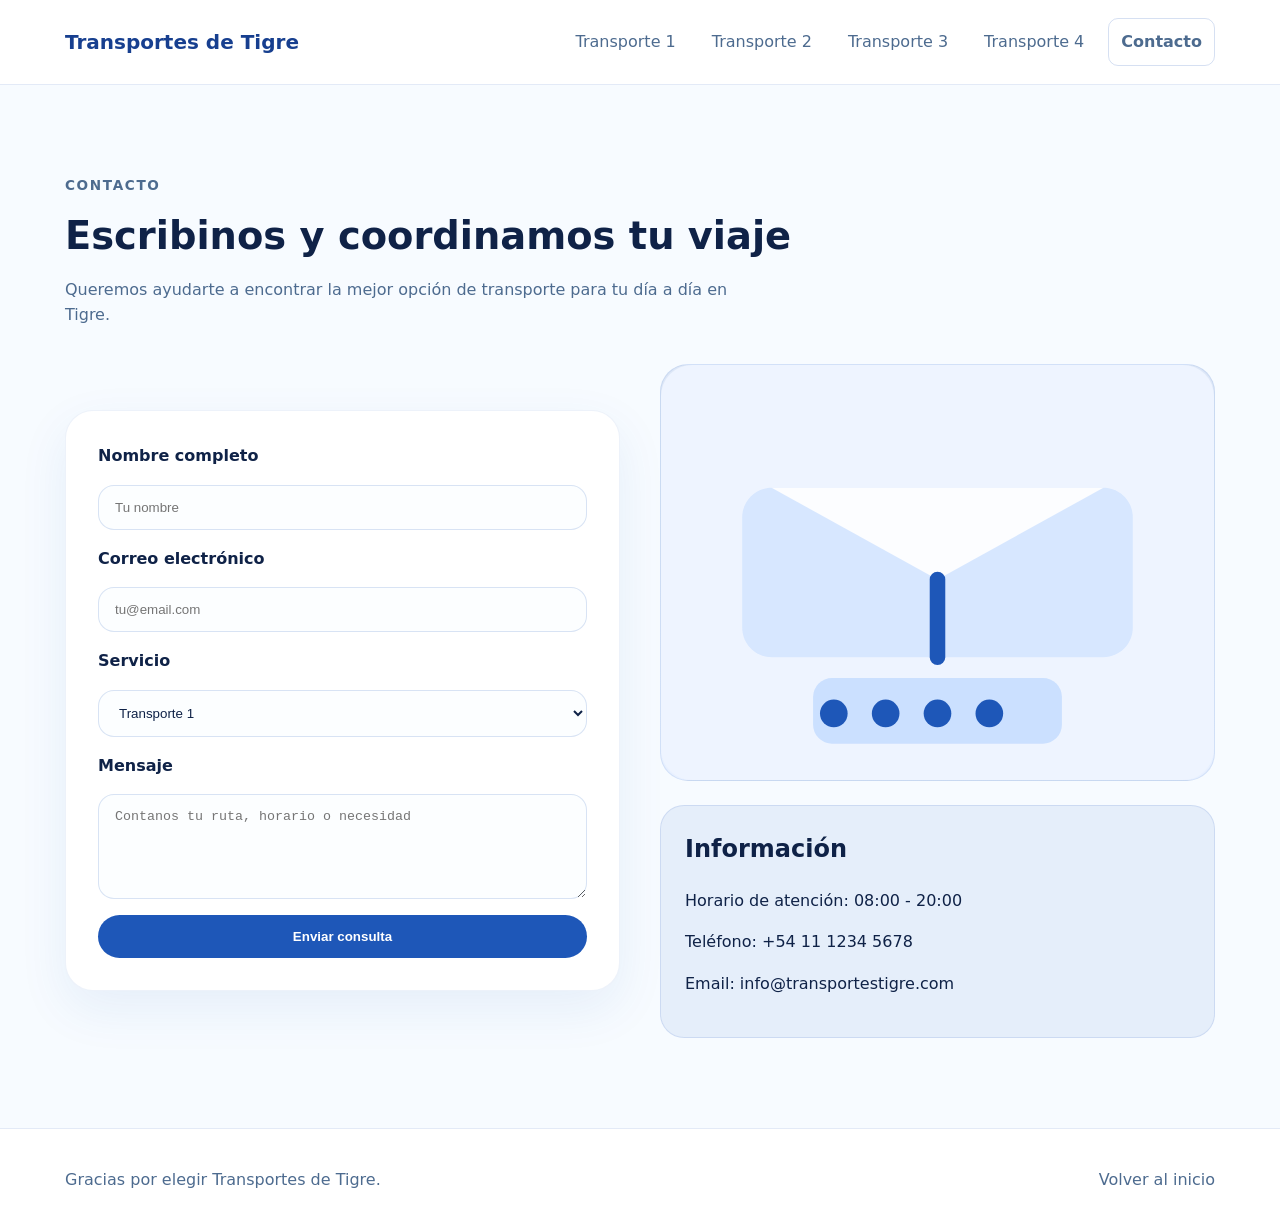
==== Trabajo grupal/contacto.html @ 33323407 "Primera carga Basico, estilos, y 4 paginas de transporte + contacto." ====
<!DOCTYPE html>
<html lang="es">
<head>
  <meta charset="UTF-8">
  <meta name="viewport" content="width=device-width, initial-scale=1.0">
  <title>Contacto | Transportes de Tigre</title>
  <link rel="stylesheet" href="Estilo/styles.css">
</head>
<body>
  <header class="site-header">
    <div class="container header-inner">
      <a class="brand" href="index.html">Transportes de Tigre</a>
      <nav class="site-nav">
        <a href="transporte1.html">Transporte 1</a>
        <a href="transporte2.html">Transporte 2</a>
        <a href="transporte3.html">Transporte 3</a>
        <a href="transporte4.html">Transporte 4</a>
        <a href="contacto.html" class="button button-outline">Contacto</a>
      </nav>
    </div>
  </header>

  <main>
    <section class="page-section">
      <div class="container page-header">
        <p class="eyebrow">Contacto</p>
        <h1>Escribinos y coordinamos tu viaje</h1>
        <p>Queremos ayudarte a encontrar la mejor opción de transporte para tu día a día en Tigre.</p>
      </div>

      <div class="container split-layout">
        <div>
          <form class="contact-form" action="#" method="post">
            <label for="nombre">Nombre completo</label>
            <input type="text" id="nombre" name="nombre" placeholder="Tu nombre" required>

            <label for="email">Correo electrónico</label>
            <input type="email" id="email" name="email" placeholder="tu@email.com" required>

            <label for="servicio">Servicio</label>
            <select id="servicio" name="servicio">
              <option>Transporte 1</option>
              <option>Transporte 2</option>
              <option>Transporte 3</option>
              <option>Transporte 4</option>
              <option>Consulta general</option>
            </select>

            <label for="mensaje">Mensaje</label>
            <textarea id="mensaje" name="mensaje" rows="5" placeholder="Contanos tu ruta, horario o necesidad"></textarea>

            <button type="submit" class="button">Enviar consulta</button>
          </form>
        </div>
        <div>
          <img src="Img/contacto.svg" alt="Contacto Transportes Tigre" class="responsive-image">
          <div class="info-box">
            <h2>Información</h2>
            <p>Horario de atención: 08:00 - 20:00</p>
            <p>Teléfono: +54 11 1234 5678</p>
            <p>Email: info@transportestigre.com</p>
          </div>
        </div>
      </div>
    </section>
  </main>

  <footer class="site-footer">
    <div class="container footer-inner">
      <p>Gracias por elegir Transportes de Tigre.</p>
      <a href="index.html">Volver al inicio</a>
    </div>
  </footer>
</body>
</html>
---- Trabajo grupal/Estilo/styles.css ----
:root {
  --bg: #f7fbff;
  --surface: #ffffff;
  --surface-strong: #e6f0ff;
  --text: #0f2247;
  --text-muted: #4d6b8f;
  --primary: #1e57b8;
  --primary-dark: #173f8f;
  --accent: #74a3ff;
  --border: #d6e4ff;
  --shadow: 0 18px 50px rgba(30, 87, 184, 0.08);
}

* {
  box-sizing: border-box;
}

html {
  scroll-behavior: smooth;
}

body {
  margin: 0;
  font-family: Inter, system-ui, -apple-system, BlinkMacSystemFont, "Segoe UI", sans-serif;
  color: var(--text);
  background: var(--bg);
  line-height: 1.6;
}

img {
  max-width: 100%;
  display: block;
}

a {
  color: inherit;
  text-decoration: none;
}

.container {
  width: min(1150px, calc(100% - 32px));
  margin: 0 auto;
}

.site-header {
  background: rgba(255, 255, 255, 0.94);
  position: sticky;
  top: 0;
  z-index: 20;
  border-bottom: 1px solid rgba(30, 87, 184, 0.12);
  backdrop-filter: blur(12px);
}

.header-inner {
  display: flex;
  align-items: center;
  justify-content: space-between;
  gap: 20px;
  padding: 18px 0;
}

.brand {
  font-size: 1.25rem;
  font-weight: 700;
  color: var(--primary-dark);
}

.site-nav {
  display: flex;
  flex-wrap: wrap;
  gap: 12px;
  align-items: center;
}

.site-nav a {
  color: var(--text-muted);
  padding: 10px 12px;
  border-radius: 10px;
  transition: background 0.3s ease, color 0.3s ease;
}

.site-nav a:hover,
.site-nav a:focus-visible {
  background: var(--surface-strong);
  color: var(--primary-dark);
}

.button,
.button-small {
  display: inline-flex;
  align-items: center;
  justify-content: center;
  border: none;
  border-radius: 999px;
  font-weight: 600;
  cursor: pointer;
  transition: transform 0.2s ease, background 0.2s ease;
}

.button {
  padding: 14px 24px;
  background: var(--primary);
  color: #fff;
}

.button:hover,
.button:focus-visible {
  transform: translateY(-1px);
  background: var(--primary-dark);
}

.button-small {
  padding: 10px 18px;
  background: var(--accent);
  color: var(--text);
}

.button-outline {
  padding: 10px 18px;
  background: transparent;
  border: 1px solid rgba(30, 87, 184, 0.18);
}

.section-hero {
  padding: 70px 0 50px;
}

.hero-content {
  display: grid;
  grid-template-columns: minmax(0, 1.2fr) minmax(300px, 0.8fr);
  gap: 32px;
  align-items: center;
}

.eyebrow {
  margin: 0 0 16px;
  color: var(--primary);
  font-weight: 700;
  text-transform: uppercase;
  letter-spacing: 0.12em;
  font-size: 0.85rem;
}

.hero-content h1,
.page-header h1 {
  margin: 0;
  font-size: clamp(2.2rem, 3vw, 3.5rem);
  line-height: 1.05;
}

.hero-content p,
.page-header p,
.section-text {
  max-width: 680px;
  color: var(--text-muted);
  margin: 20px 0;
}

.hero-actions {
  display: flex;
  flex-wrap: wrap;
  gap: 14px;
  margin-top: 18px;
}

.hero-card {
  display: flex;
  justify-content: center;
}

.hero-card-inner {
  background: var(--surface);
  border-radius: 28px;
  padding: 28px;
  box-shadow: var(--shadow);
  border: 1px solid rgba(30, 87, 184, 0.08);
}

.hero-card-inner h2 {
  margin-top: 0;
}

.hero-card-inner ul {
  padding-left: 1.2rem;
  color: var(--text-muted);
}

.section-features {
  padding: 60px 0 90px;
}

.grid.cards-grid {
  display: grid;
  grid-template-columns: repeat(2, minmax(0, 1fr));
  gap: 20px;
}

.card {
  background: var(--surface);
  border-radius: 24px;
  padding: 26px;
  border: 1px solid rgba(30, 87, 184, 0.08);
  box-shadow: 0 18px 40px rgba(30, 87, 184, 0.06);
}

.card h3 {
  margin-top: 0;
}

.card p {
  color: var(--text-muted);
}

.page-section {
  padding: 70px 0 90px;
}

.page-header {
  margin-bottom: 36px;
}

.split-layout {
  display: grid;
  grid-template-columns: repeat(2, minmax(0, 1fr));
  gap: 40px;
  align-items: center;
}

.reverse-layout {
  direction: rtl;
}

.reverse-layout > * {
  direction: ltr;
}

.responsive-image {
  width: 100%;
  border-radius: 28px;
  background: linear-gradient(180deg, rgba(30,87,184,0.12), rgba(116,163,255,0.12));
  border: 1px solid rgba(30, 87, 184, 0.1);
}

.feature-list {
  list-style: disc;
  padding-left: 1.2rem;
  color: var(--text-muted);
}

.feature-list li {
  margin-bottom: 10px;
}

.contact-form {
  display: grid;
  gap: 16px;
  background: var(--surface);
  padding: 32px;
  border-radius: 28px;
  border: 1px solid rgba(30, 87, 184, 0.08);
  box-shadow: var(--shadow);
}

.contact-form label {
  font-weight: 600;
}

.contact-form input,
.contact-form textarea,
.contact-form select {
  width: 100%;
  border-radius: 16px;
  border: 1px solid rgba(30, 87, 184, 0.16);
  padding: 14px 16px;
  background: #fcfeff;
  color: var(--text);
}

.contact-form textarea {
  resize: vertical;
}

.info-box {
  margin-top: 24px;
  padding: 24px;
  border-radius: 24px;
  background: rgba(30, 87, 184, 0.08);
  border: 1px solid rgba(30, 87, 184, 0.12);
}

.info-box h2 {
  margin-top: 0;
}

.site-footer {
  background: #ffffff;
  border-top: 1px solid rgba(30, 87, 184, 0.12);
  padding: 22px 0;
}

.footer-inner {
  display: flex;
  justify-content: space-between;
  gap: 16px;
  align-items: center;
  color: var(--text-muted);
}

@media (max-width: 860px) {
  .hero-content,
  .split-layout,
  .grid.cards-grid,
  .footer-inner {
    grid-template-columns: 1fr;
  }

  .hero-card,
  .page-header,
  .info-box {
    margin-top: 24px;
  }
}

@media (max-width: 640px) {
  .site-header {
    padding: 0 0 0;
  }

  .header-inner {
    flex-direction: column;
    align-items: flex-start;
  }

  .site-nav {
    width: 100%;
    justify-content: flex-start;
  }

  .site-nav a {
    padding: 10px 14px;
  }

  .hero-content {
    gap: 20px;
  }

  .button,
  .button-small,
  .button-outline {
    width: 100%;
  }
}
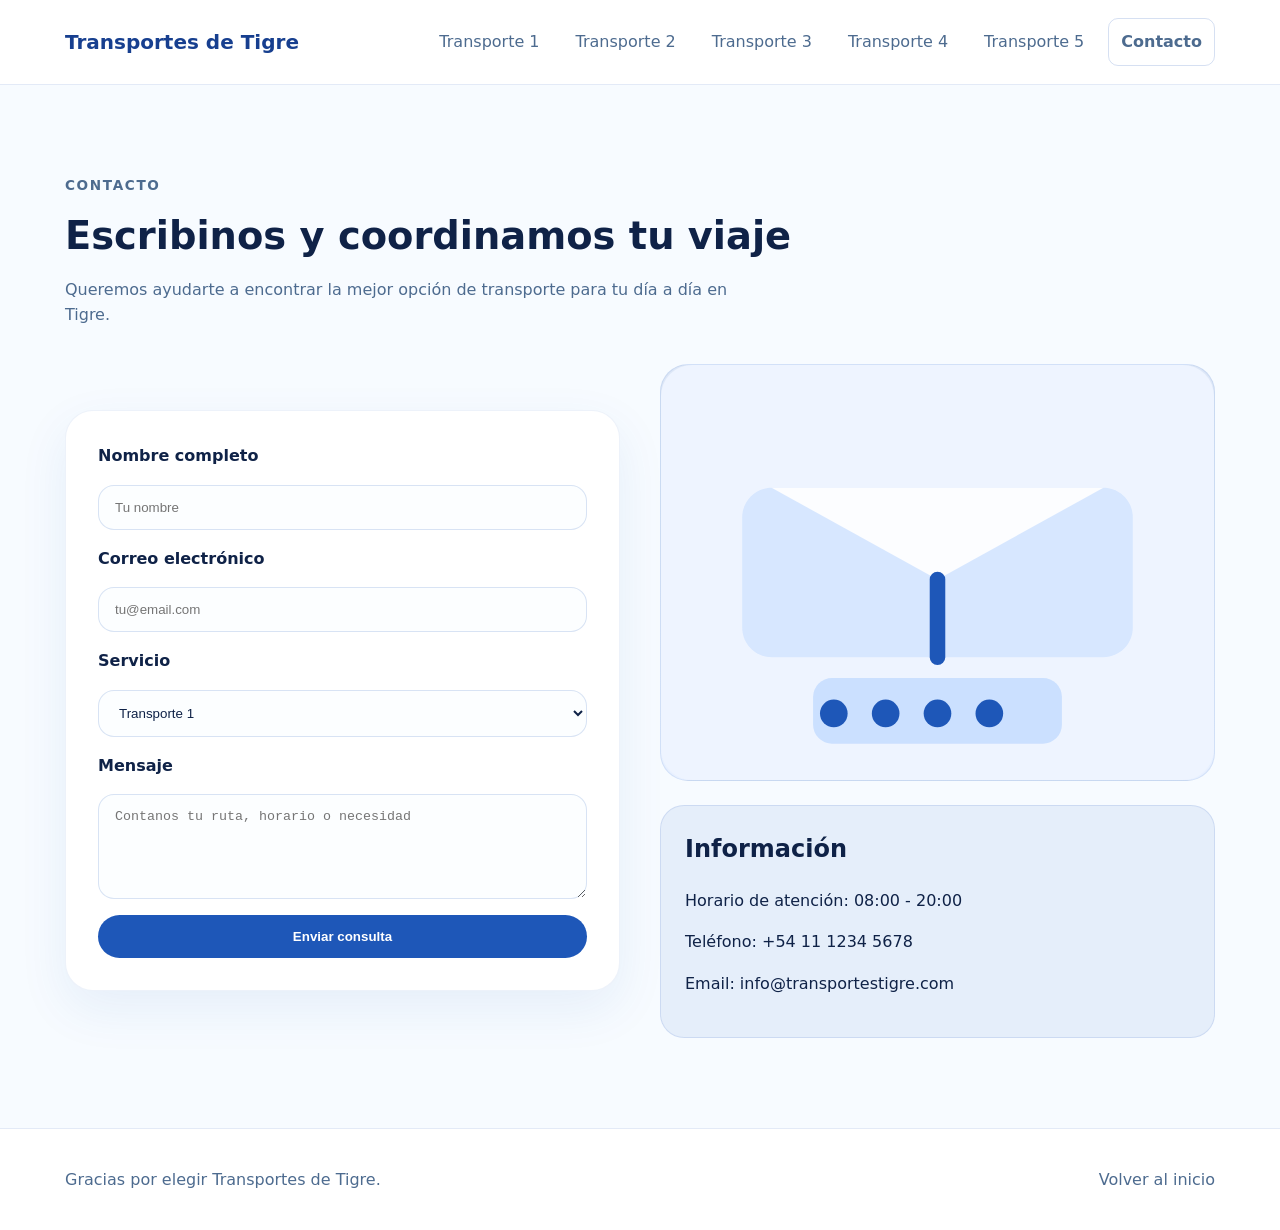
==== commit 7d099086: "Primera carga actualizada" ====
--- a/Trabajo grupal/contacto.html
+++ b/Trabajo grupal/contacto.html
@@ -15,6 +15,7 @@
         <a href="transporte2.html">Transporte 2</a>
         <a href="transporte3.html">Transporte 3</a>
         <a href="transporte4.html">Transporte 4</a>
+        <a href="transporte5.html">Transporte 5</a>
         <a href="contacto.html" class="button button-outline">Contacto</a>
       </nav>
     </div>
